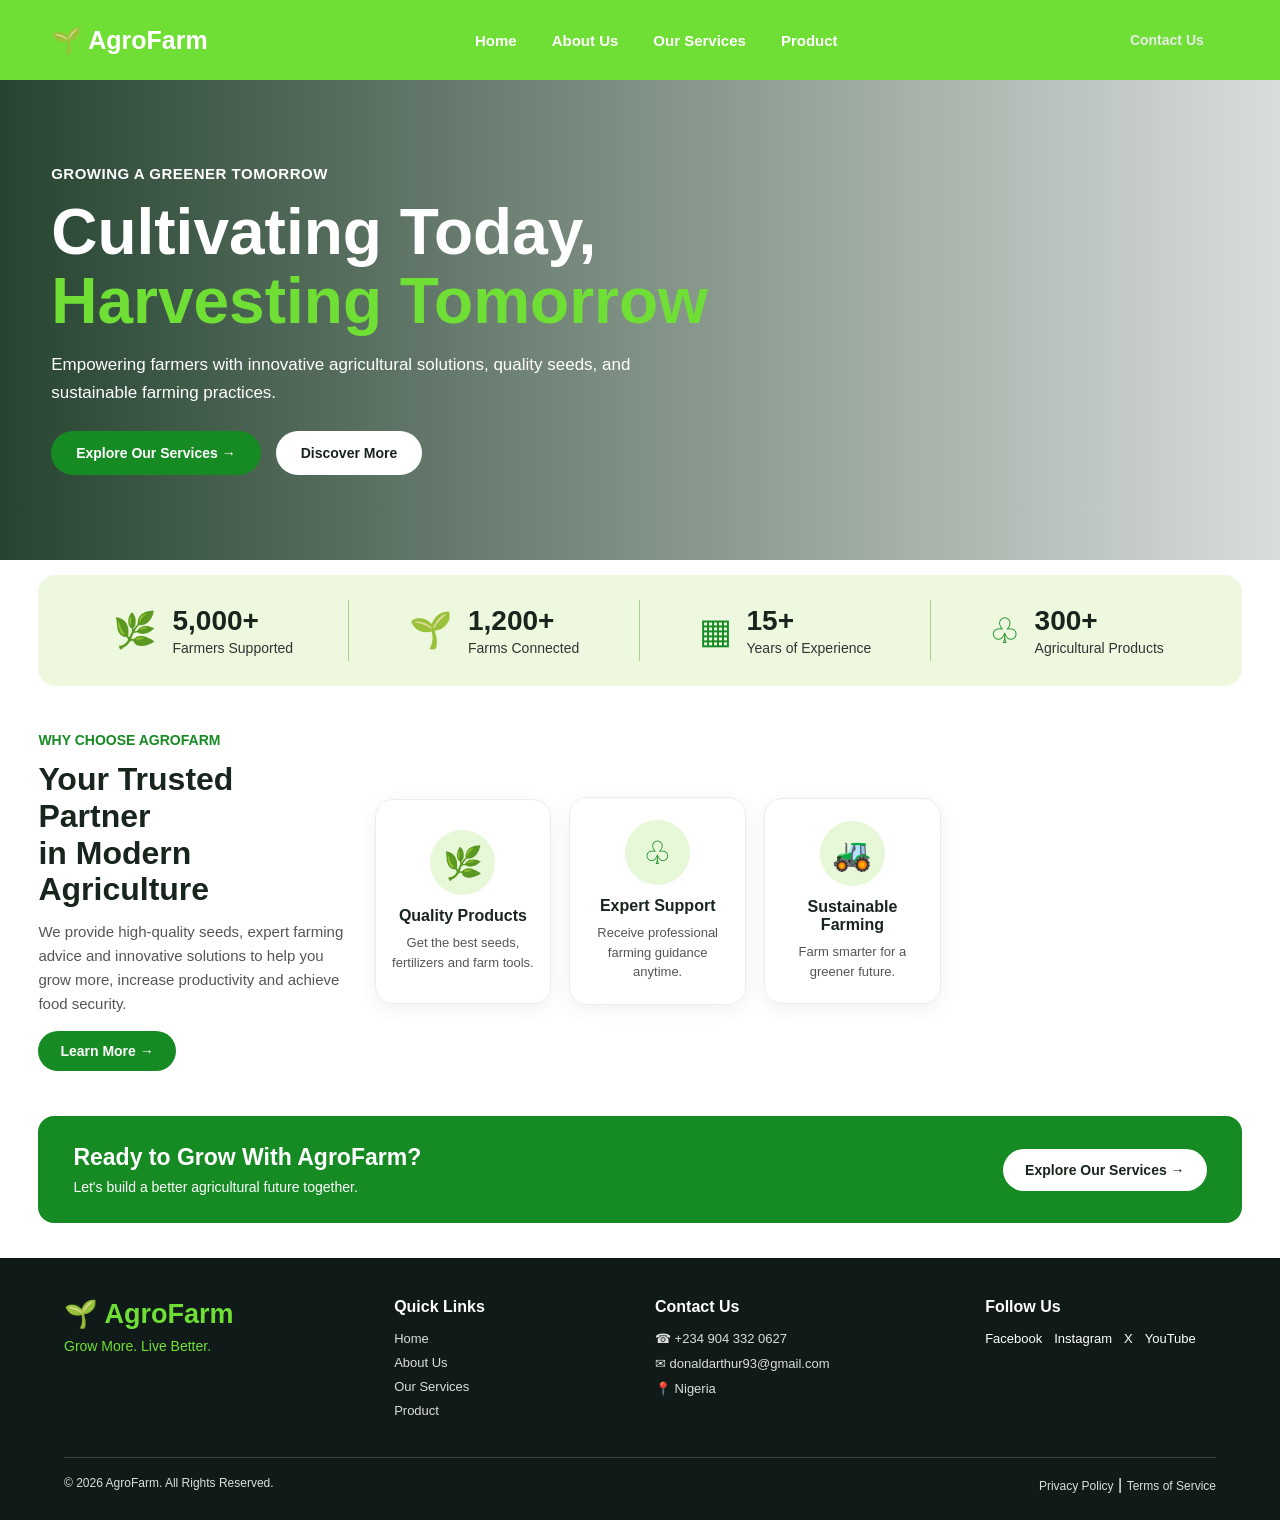
==== index.html @ 8e221d12 "track all changes" ====
<!DOCTYPE html>
<html lang="en">
<head>
    <meta charset="UTF-8">
    <meta name="viewport" content="width=device-width, initial-scale=1.0">
    <title>AgroFarm | Grow More, Live Better</title>
    <link rel="stylesheet" href="style.css">
</head>
<body>
    <nav class="navbar">

        <a href="index.html" class="logo">
            🌱 AgroFarm
        </a>
        <div class="nav-links">
            <a href="index.html" class="active">Home</a>
            <a href="About us.html">About Us</a>
            <a href="Our Services.html">Our Services</a>
            <a href="Product.html">Product</a>
        </div>

        <a href="#contact" class="contact-btn">Contact Us</a>

    </nav>
    <section class="hero">

        <div class="hero-content">

            <span class="hero-label">
                GROWING A GREENER TOMORROW
            </span>

            <h1>
                Cultivating Today,<br>
                <span>Harvesting Tomorrow</span>
            </h1>

            <p>
                Empowering farmers with innovative agricultural
                solutions, quality seeds, and sustainable
                farming practices.
            </p>

            <div class="hero-buttons">

                <a href="Our Services.html" class="primary-btn">
                    Explore Our Services →
                </a>

                <a href="About us.html" class="secondary-btn">
                    Discover More
                </a>

            </div>

        </div>

    </section>

    <section class="statistics">

        <div class="stat-item">
            <div class="stat-icon">🌿</div>
            <div>
                <h2>5,000+</h2>
                <p>Farmers Supported</p>
            </div>
        </div>

        <div class="stat-item">
            <div class="stat-icon">🌱</div>
            <div>
                <h2>1,200+</h2>
                <p>Farms Connected</p>
            </div>
        </div>

        <div class="stat-item">
            <div class="stat-icon">▦</div>
            <div>
                <h2>15+</h2>
                <p>Years of Experience</p>
            </div>
        </div>

        <div class="stat-item">
            <div class="stat-icon">♧</div>
            <div>
                <h2>300+</h2>
                <p>Agricultural Products</p>
            </div>
        </div>

    </section>


    <!-- WHY CHOOSE US -->
    <section class="why-us">

        <div class="why-text">

            <span class="section-label">
                WHY CHOOSE AGROFARM
            </span>

            <h2>
                Your Trusted Partner<br>
                in Modern Agriculture
            </h2>

            <p>
                We provide high-quality seeds, expert farming advice
                and innovative solutions to help you grow more,
                increase productivity and achieve food security.
            </p>

            <a href="About us.html" class="learn-btn">
                Learn More →
            </a>

        </div>

        <div class="feature-card">

            <div class="feature-icon">🌿</div>

            <h3>Quality Products</h3>

            <p>
                Get the best seeds, fertilizers and farm tools.
            </p>

        </div>

 
        <div class="feature-card">

            <div class="feature-icon">♧</div>

            <h3>Expert Support</h3>

            <p>
                Receive professional farming guidance anytime.
            </p>

        </div>

        <div class="feature-card">

            <div class="feature-icon">🚜</div>

            <h3>Sustainable Farming</h3>

            <p>
                Farm smarter for a greener future.
            </p>

        </div>


        <div class="farmer-image"></div>

    </section>

    <section class="home-cta">

        <div>
            <h2>Ready to Grow With AgroFarm?</h2>

            <p>
                Let's build a better agricultural future together.
            </p>
        </div>

        <a href="Our Services.html">
            Explore Our Services →
        </a>

    </section>

    <footer id="contact">

        <div class="footer-brand">

            <h2>🌱 AgroFarm</h2>

            <p>Grow More. Live Better.</p>

        </div>


        <div class="footer-links">

            <h3>Quick Links</h3>

            <a href="index.html">Home</a>
            <a href="about.html">About Us</a>
            <a href="services.html">Our Services</a>
            <a href="product.html">Product</a>

        </div>


        <div class="footer-contact">

            <h3>Contact Us</h3>

            <p>☎ +234 904 332 0627</p>
            <p>✉ donaldarthur93@gmail.com</p>
            <p>📍 Nigeria</p>

        </div>


        <div class="footer-social">

            <h3>Follow Us</h3>

            <div class="social-links">
                <a href="#">Facebook</a>
                <a href="#">Instagram</a>
                <a href="#">X</a>
                <a href="#">YouTube</a>
            </div>

        </div>


        <div class="copyright">

            <p>© 2026 AgroFarm. All Rights Reserved.</p>

            <div>
                <a href="#">Privacy Policy</a>
                <span>|</span>
                <a href="#">Terms of Service</a>
            </div>

        </div>

    </footer>

</body>
</html>
---- style.css ----
* {
    margin: 0;
    padding: 0;
    box-sizing: border-box;
}

body {
    font-family: Arial, Helvetica, sans-serif;
    background: #ffffff;
    color: #17251c;
}

a {
    text-decoration: none;
}
.navbar {
    width: 100%;
    min-height: 80px;
    padding: 15px 4%;
    background: #70df35;

    display: flex;
    align-items: center;
    justify-content: space-between;
}

.logo {
    color: white;
    font-size: 25px;
    font-weight: 800;
}

.nav-links {
    display: flex;
    align-items: center;
    gap: 35px;
}

.nav-links a {
    color: white;
    font-size: 15px;
    font-weight: 700;
    transition: .3s;
}

.nav-links a:hover {
    border-bottom: 2px solid white;
    padding-bottom: 3px;
    color: #baff73;
}

.contact-btn {
    color: #e5ebe6;
    padding: 13px 25px;
    border-radius: 30px;
    font-size: 14px;
    font-weight: bold;
    transition: .3s;
}

.contact-btn:hover {
    background: #0d6818;
    color: #baff73;
}

.hero {
    min-height: 480px;

    background:
        linear-gradient(
            90deg,
            rgba(0, 35, 12, .85),
            rgba(0, 30, 10, .15)
        ),
        url("/intro-section-with-dropdown-navigation-main/beautiful-shot-fence-leading-house-green-grass-area.jpg");

    background-position: center;
    background-size: cover;

    display: flex;
    align-items: center;

    padding: 60px 4%;
}

.hero-content {
    max-width: 800px;
}

.hero-label {
    color: white;
    font-size: 15px;
    font-weight: bold;
    letter-spacing: .5px;
}

.hero-content h1 {
    color: white;
    font-size: clamp(38px, 5vw, 65px);
    line-height: 1.08;
    margin: 15px 0;
    font-weight: 800;
}

.hero-content h1 span {
    color: #70df35;
}

.hero-content p {
    color: white;
    font-size: 17px;
    line-height: 1.6;
    max-width: 600px;
    margin-bottom: 25px;
}

.hero-buttons {
    display: flex;
    gap: 15px;
    flex-wrap: wrap;
}

.primary-btn {
    background: #168b24;
    color: white;
    padding: 14px 25px;
    border-radius: 30px;
    font-weight: bold;
    font-size: 14px;
    transition: .3s;
}

.primary-btn:hover {
    background: #0d6818;
    transform: translateY(-3px);
}

.secondary-btn {
    background: white;
    color: #17251c;
    padding: 14px 25px;
    border-radius: 30px;
    font-weight: bold;
    font-size: 14px;
    transition: .3s;
}

.secondary-btn:hover {
    background: #e8f8dc;
    transform: translateY(-3px);
}

.statistics {
    margin: 15px 3% 30px;
    padding: 25px 20px;

    background: #edf8df;
    border-radius: 18px;

    display: grid;
    grid-template-columns: repeat(4, 1fr);
    align-items: center;
}

.stat-item {
    display: flex;
    align-items: center;
    justify-content: center;
    gap: 15px;

    border-right: 1px solid #a8d18b;
    padding: 5px 15px;
}

.stat-item:last-child {
    border-right: none;
}

.stat-icon {
    font-size: 35px;
    color: #168b24;
}

.stat-item h2 {
    font-size: 28px;
    font-weight: 800;
}

.stat-item p {
    font-size: 14px;
    margin-top: 3px;
    color: #333;
}

.why-us {
    padding: 15px 3% 35px;

    display: grid;
    grid-template-columns: 1.8fr 1fr 1fr 1fr 1.6fr;
    align-items: center;
    gap: 18px;
}

.why-text {
    padding-right: 10px;
}

.section-label {
    color: #168b24;
    font-size: 14px;
    font-weight: bold;
}

.why-text h2 {
    font-size: clamp(25px, 2.5vw, 36px);
    line-height: 1.15;
    margin: 12px 0;
}

.why-text p {
    color: #555;
    font-size: 15px;
    line-height: 1.6;
    margin-bottom: 15px;
}

.learn-btn {
    display: inline-block;
    background: #168b24;
    color: white;
    padding: 12px 22px;
    border-radius: 30px;
    font-size: 14px;
    font-weight: bold;
    transition: .3s;
}

.learn-btn:hover {
    background: #0d6818;
}

.feature-card {
    min-height: 205px;
    padding: 22px 12px;

    border: 1px solid #e9eee8;
    border-radius: 18px;

    box-shadow: 0 5px 20px rgba(0,0,0,.06);

    display: flex;
    flex-direction: column;
    align-items: center;
    justify-content: center;

    text-align: center;
    transition: .3s;
}

.feature-card:hover {
    transform: translateY(-6px);
    box-shadow: 0 10px 25px rgba(0,0,0,.1);
}

.feature-icon {
    width: 65px;
    height: 65px;

    background: #e7f8d8;
    color: #168b24;

    border-radius: 50%;
    font-size: 32px;

    display: flex;
    align-items: center;
    justify-content: center;

    margin-bottom: 12px;
}

.feature-card h3 {
    font-size: 16px;
    margin-bottom: 8px;
}

.feature-card p {
    font-size: 13px;
    line-height: 1.5;
    color: #555;
}

.farmer-image {
    height: 245px;
    width: 100%;

    background-image: url("images/farmer.jpg");
    background-size: cover;
    background-position: center;

    border-radius: 18px;
}

.home-cta {
    margin: 10px 3% 35px;
    padding: 28px 35px;

    background: #168b24;
    color: white;

    border-radius: 16px;

    display: flex;
    align-items: center;
    justify-content: space-between;
    gap: 20px;
}

.home-cta h2 {
    font-size: 23px;
    margin-bottom: 8px;
}

.home-cta p {
    font-size: 14px;
}

.home-cta a {
    background: white;
    color: #17251c;
    padding: 13px 22px;
    border-radius: 30px;
    font-size: 14px;
    font-weight: bold;
    white-space: nowrap;
}
footer {
    background: #101b19;
    color: white;

    padding: 40px 5% 20px;

    display: grid;
    grid-template-columns: 1.3fr 1fr 1.3fr 1fr;
    gap: 30px;
}
footer h3 {
    font-size: 16px;
    margin-bottom: 15px;
}
.footer-brand h2 {
    color: #70df35;
    font-size: 27px;
}
.footer-brand p {
    color: #70df35;
    font-size: 14px;
    margin-top: 8px;
}
footer p {
    font-size: 13px;
    color: #ddd;
    margin-bottom: 10px;
}
.footer-links a {
    display: block;
    color: #ddd;
    font-size: 13px;
    margin-bottom: 9px;
}
.footer-links a:hover,
.copyright a:hover {
    color: #70df35;
}
.social-links {
    display: flex;
    flex-wrap: wrap;
    gap: 12px;
}
.social-links a {
    color: white;
    font-size: 13px;
}
.copyright {
    grid-column: 1 / -1;

    border-top: 1px solid #444;
    padding-top: 18px;

    display: flex;
    justify-content: space-between;
    gap: 15px;
    flex-wrap: wrap;
}

.copyright a,
.copyright p {
    color: #ddd;
    font-size: 12px;
    display: inline-block;
}

@media (max-width: 1000px) {

    .why-us {
        grid-template-columns: repeat(2, 1fr);
    }

    .why-text {
        grid-column: 1 / -1;
    }

    .farmer-image {
        min-height: 220px;
    }

    .statistics {
        grid-template-columns: repeat(2, 1fr);
        row-gap: 20px;
    }

    .stat-item:nth-child(2) {
        border-right: none;
    }
}
@media (max-width: 768px) {

    .navbar {
        flex-direction: column;
        gap: 18px;
        padding: 20px;
    }

    .nav-links {
        gap: 18px;
        flex-wrap: wrap;
        justify-content: center;
    }

    .nav-links a {
        font-size: 13px;
    }

    .hero {
        min-height: 430px;
        padding: 40px 6%;
    }

    .hero-content h1 {
        font-size: 38px;
    }

    .hero-content p {
        font-size: 15px;
    }

    .statistics {
        margin: 15px 4%;
        padding: 20px 10px;
    }

    .stat-item {
        justify-content: flex-start;
        padding: 5px;
    }

    .stat-item h2 {
        font-size: 22px;
    }

    .stat-item p {
        font-size: 11px;
    }

    .stat-icon {
        font-size: 26px;
    }

    .why-us {
        grid-template-columns: repeat(2, 1fr);
        padding: 25px 4%;
    }

    .why-text {
        grid-column: 1 / -1;
    }

    .farmer-image {
        grid-column: 1 / -1;
    }

    .home-cta {
        flex-direction: column;
        align-items: flex-start;
        padding: 25px;
    }

    footer {
        grid-template-columns: 1fr 1fr;
    }
}
@media (max-width: 480px) {

    .nav-links {
        gap: 12px;
    }

    .nav-links a {
        font-size: 12px;
    }

    .hero-content h1 {
        font-size: 34px;
    }

    .hero-buttons {
        flex-direction: column;
        align-items: flex-start;
    }

    .statistics {
        grid-template-columns: 1fr 1fr;
    }

    .stat-item {
        border-right: none;
    }

    .why-us {
        grid-template-columns: 1fr;
    }

    .why-text,
    .farmer-image {
        grid-column: auto;
    }

    .feature-card {
        min-height: 180px;
    }

    footer {
        grid-template-columns: 1fr;
    }

    .copyright {
        flex-direction: column;
    }
}
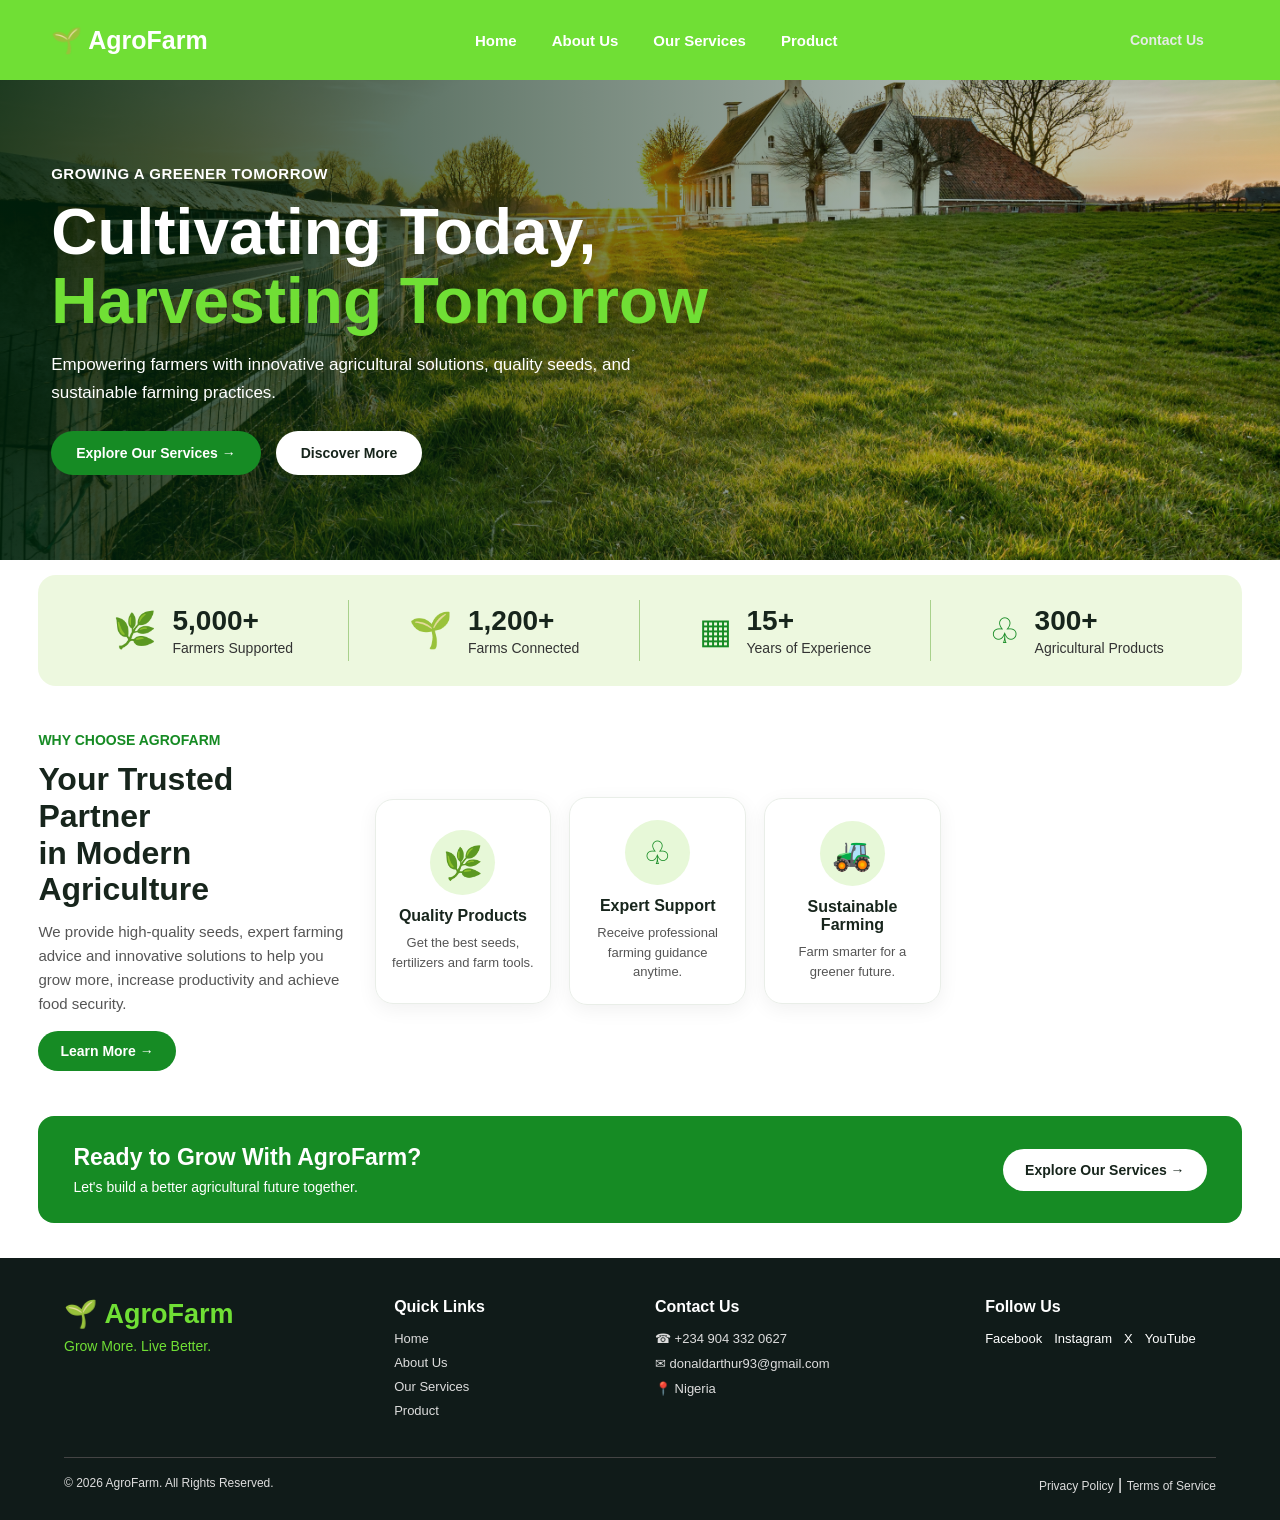
==== commit b98b08c4: "made modifications" ====
--- a/index.html
+++ b/index.html
@@ -6,6 +6,7 @@
     <meta name="viewport" content="width=device-width, initial-scale=1.0">
     <title>AgroFarm | Grow More, Live Better</title>
     <link rel="stylesheet" href="style.css">
+    <script src="index.js" defer></script>
 </head>
 <body>
     <nav class="navbar">
@@ -15,9 +16,9 @@
         </a>
         <div class="nav-links">
             <a href="index.html" class="active">Home</a>
-            <a href="About us.html">About Us</a>
-            <a href="Our Services.html">Our Services</a>
-            <a href="Product.html">Product</a>
+            <a href="/Aboutus.html">About Us</a>
+            <a href="OurServices.html">Our Services</a>
+            <a href="/Product.html">Product</a>
         </div>
 
         <a href="#contact" class="contact-btn">Contact Us</a>
--- a/style.css
+++ b/style.css
@@ -73,7 +73,7 @@
             rgba(0, 35, 12, .85),
             rgba(0, 30, 10, .15)
         ),
-        url("/intro-section-with-dropdown-navigation-main/beautiful-shot-fence-leading-house-green-grass-area.jpg");
+        url("/beautiful-shot-fence-leading-house-green-grass-area.jpg");
 
     background-position: center;
     background-size: cover;
